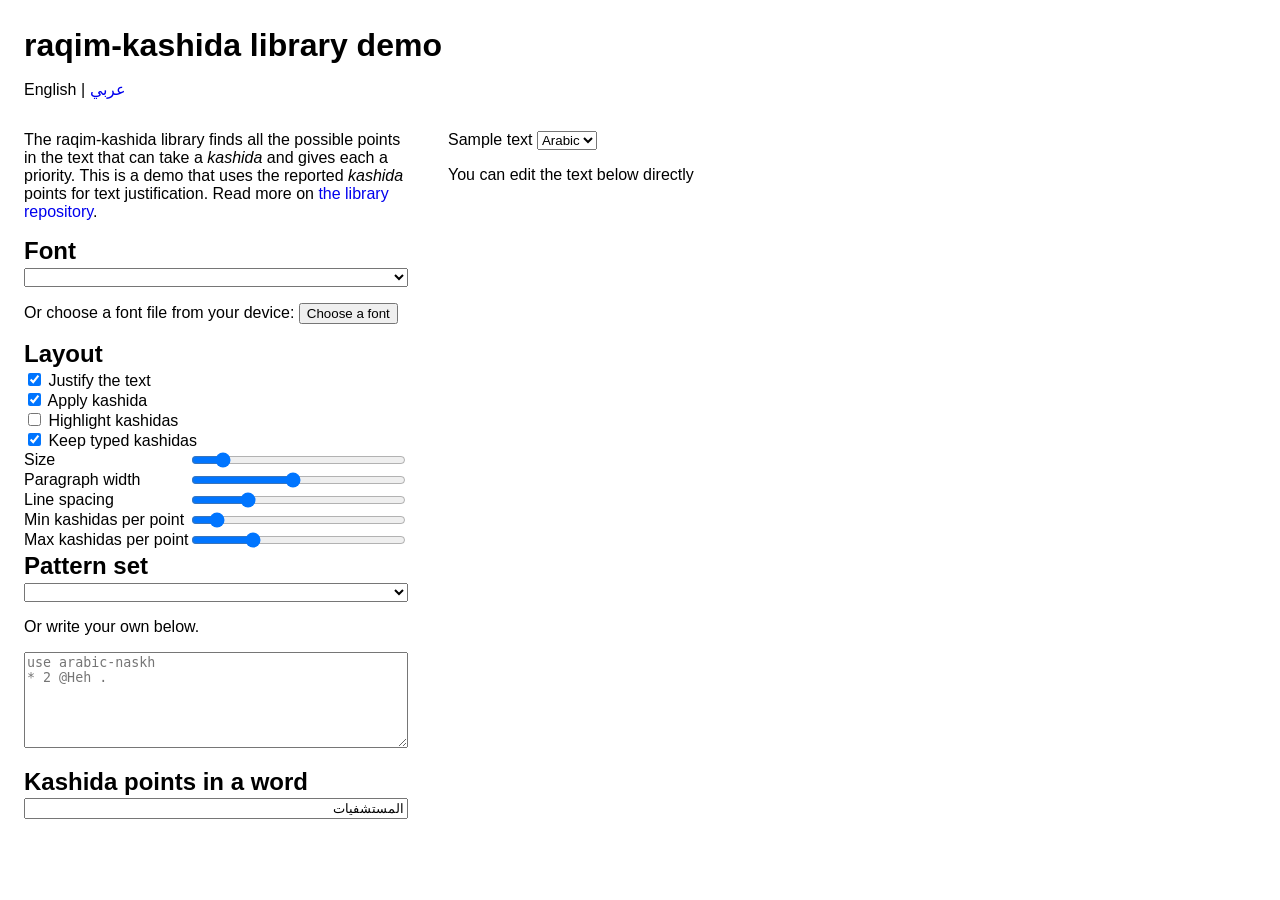
==== demo/english/index.html @ 2f686207 "Demo" ====
<!doctype html>
<html lang="en">
  <head>
    <meta charset="utf-8" />
    <meta name="viewport" content="width=device-width, initial-scale=1" />
    <title>raqim-kashida library demo</title>
    <link rel="stylesheet" href="../style.css" />
    <!-- Google tag (gtag.js) -->
    <script async src="https://www.googletagmanager.com/gtag/js?id=G-3DGD02NENY"></script>
    <script>
      window.dataLayer = window.dataLayer || [];
      function gtag(){dataLayer.push(arguments);}
      gtag('js', new Date());

      gtag('config', 'G-3DGD02NENY');
    </script>
  </head>
  <body>
    <h1>raqim-kashida library demo <span id="version"></span></h1>

    <p>English | <a lang="ar" href="../" hreflang="ar">عربي</a></p>

    <div class="app">
      <aside>
        <p>
	  The raqim-kashida library finds all the possible points in the text
	  that can take a <em>kashida</em> and gives each a priority. This is a
	  demo that uses the reported <em>kashida</em> points for text
	  justification.  Read more on
          <a href="https://github.com/aliftype/raqim-kashida"
            >the library repository</a
          >.
        </p>
        <section>
          <h2>Font</h2>
          <label title="Choose a Google font that supports Arabic or Syriac">
            <select id="google-font"></select>
          </label>
          <p>
            Or choose a font file from your device:
            <input
              type="file"
              id="font-file"
              accept=".ttf,.otf,.woff,.woff2"
              hidden />
            <button
              id="font-file-name"
              type="button"
              title="Load a font file from your device">
              Choose a font
            </button>
          </p>
        </section>

        <section>
          <h2>Layout</h2>
          <label title="Justify all lines to the paragraph width">
            <input type="checkbox" id="justify" checked /> Justify the text
          </label>
          <label title="Insert automatic kashidas to the text">
            <input type="checkbox" id="kashida" checked /> Apply kashida
          </label>
          <label
            title="Color the inserted kashidas and show each point’s priority">
            <input type="checkbox" id="highlight" /> Highlight kashidas
          </label>
          <label
            title="Keep the kashidas already in the text instead of stripping them">
            <input type="checkbox" id="keep" checked /> Keep typed kashidas
          </label>
          <div class="sliders">
            <label title="Font size of the paragraph"
              ><span>Size</span>
              <input
                type="range"
                id="size"
                min="16"
                max="80"
                step="1"
                value="24" />
              <output id="size-out"></output>
            </label>
            <label title="Width of the text paragraph"
              ><span>Paragraph width</span>
              <input
                type="range"
                id="width"
                min="240"
                max="1000"
                step="10"
                value="600" />
              <output id="width-out"></output>
            </label>
            <label title="Space between the lines of the paragraph"
              ><span>Line spacing</span>
              <input
                type="range"
                id="leading"
                min="1"
                max="3"
                step="0.1"
                value="1.5" />
              <output id="leading-out"></output>
            </label>
            <label title="The minimum number of kashidas added to each point"
              ><span>Min kashidas per point</span>
              <input
                type="range"
                id="min"
                min="1"
                max="12"
                step="1"
                value="2" />
              <output id="min-out"></output>
            </label>
            <label title="The maximum number of kashidas added to each point"
              ><span>Max kashidas per point</span>
              <input
                type="range"
                id="max"
                min="1"
                max="12"
                step="1"
                value="4" />
              <output id="max-out"></output>
            </label>
          </div>
        </section>

        <section>
          <h2>Pattern set</h2>
          <select id="set" title="A built-in pattern set"></select>
          <p>Or write your own below.</p>
          <textarea
            id="patterns"
            title="Write a pattern set here to override the selection above"
            dir="ltr"
            spellcheck="false"
            rows="6"
            placeholder="use arabic-naskh&#10;* 2 @Heh ."></textarea>
          <p class="status" id="pattern-status" dir="auto"></p>
        </section>

        <section>
          <h2>Kashida points in a word</h2>
          <input
            type="text"
            id="probe"
            dir="rtl"
            title="Type a word to list its kashida points"
            value="المستشفيات" />
          <div id="probe-out"></div>
        </section>
      </aside>

      <main>
        <label class="pick">
          <p>
            Sample text
            <select id="sample" title="Choose a sample text">
              <option value="Arabic">Arabic</option>
              <option value="Syriac">Syriac</option>
            </select>
          </p>
        </label>
        <p>You can edit the text below directly</p>
        <div id="out" dir="rtl" contenteditable="true" spellcheck="false"></div>
        <div id="labels" aria-hidden="true"></div>
        <p id="stat"></p>
      </main>
    </div>

    <script type="module" src="../demo.js"></script>
  </body>
</html>
---- demo/style.css ----
* {
  box-sizing: border-box;
}

body {
  margin: 0;
  padding: 1.5rem;
  font-family: sans-serif;
}

h1,
h2 {
  margin-block: 0.1em;
}

.app {
  display: flex;
  gap: 2.5rem;
}

aside > p {
  max-width: 24rem;
}

label {
  display: block;
}

.sliders {
  display: grid;
  grid-template-columns: auto 1fr auto;
  align-items: center;
}

.sliders label {
  display: contents;
}

aside select,
aside input[type="text"],
aside textarea {
  width: 100%;
}

main {
  flex: 1;
  min-width: 20rem;
  position: relative;
}

/* Priority labels overlay the text; markup inside it would break shaping. */
#labels {
  position: absolute;
  inset: 0;
  pointer-events: none;
}
#labels span {
  position: absolute;
  font-size: 70%;
  transform: translate(-50%, -50%);
}

.line {
  white-space: nowrap;
}

#out.highlight .kashida,
#labels span,
.status.error {
  color: orange;
}

table {
  border-collapse: collapse;
  width: 100%;
}
th,
td {
  text-align: start;
}
th {
  border-bottom: 1px solid;
}

a {
  text-decoration: none;
}
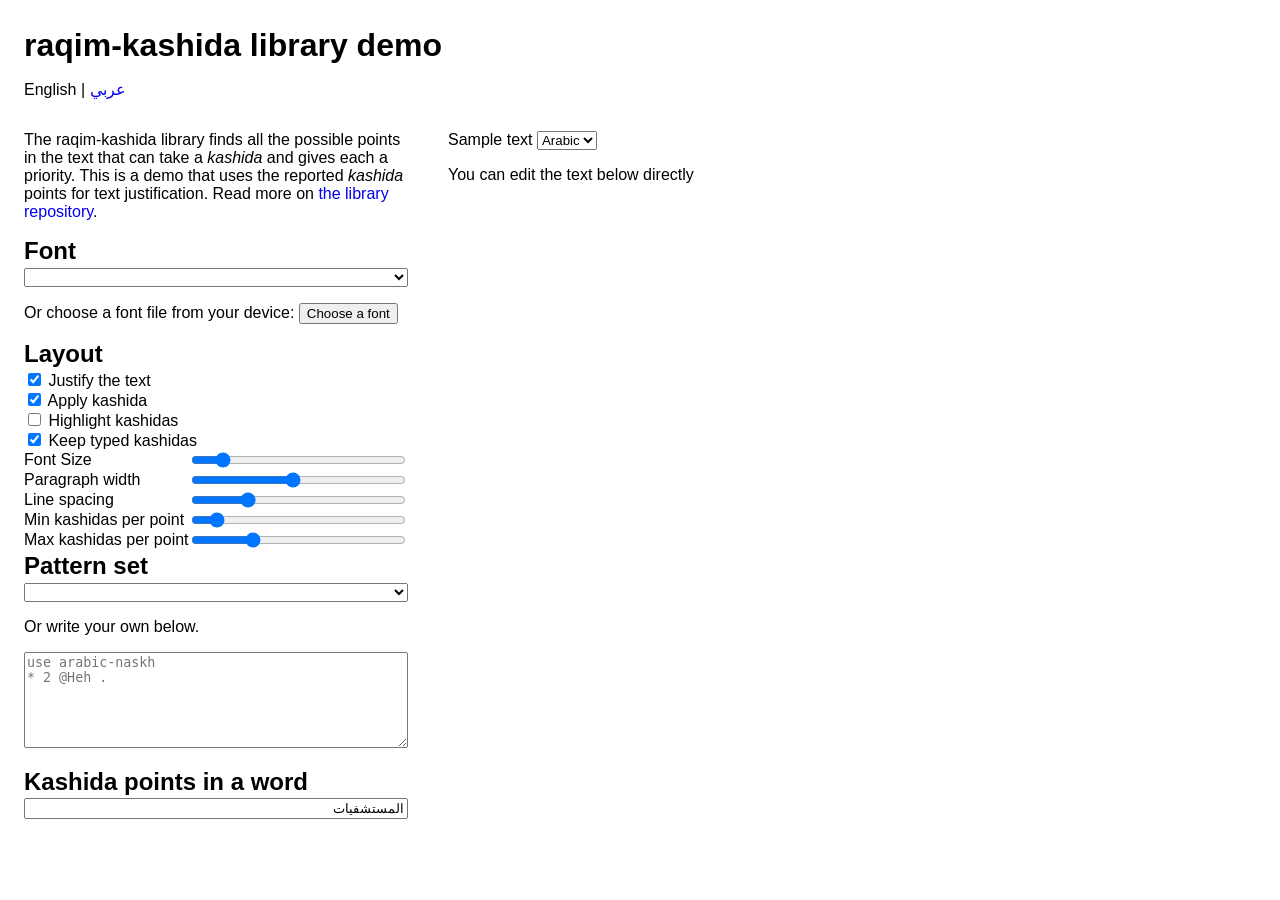
==== commit ad966e83: "Minor" ====
--- a/demo/english/index.html
+++ b/demo/english/index.html
@@ -70,10 +70,10 @@
           </label>
           <div class="sliders">
             <label title="Font size of the paragraph"
-              ><span>Size</span>
+              ><span>Font Size</span>
               <input
                 type="range"
-                id="size"
+                id="font-size"
                 min="16"
                 max="80"
                 step="1"
@@ -84,7 +84,7 @@
               ><span>Paragraph width</span>
               <input
                 type="range"
-                id="width"
+                id="paragraph-width"
                 min="240"
                 max="1000"
                 step="10"
